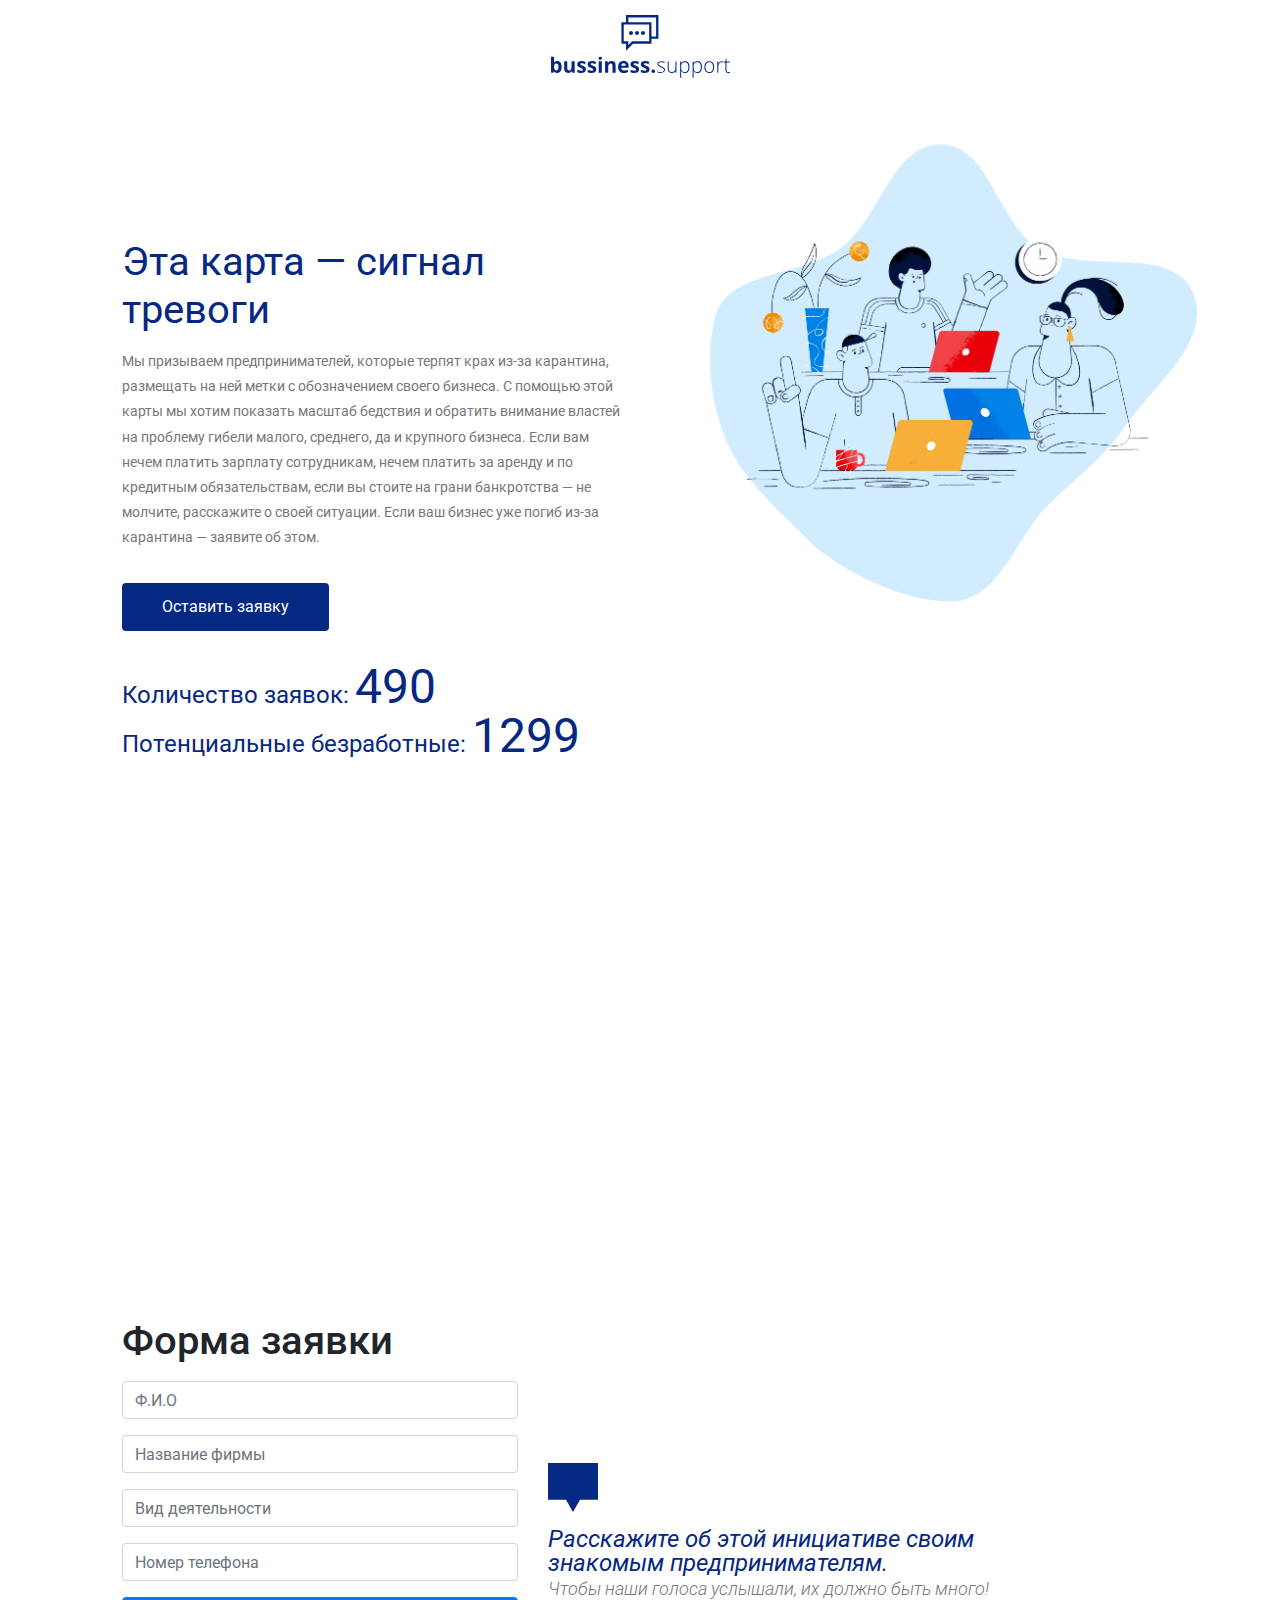
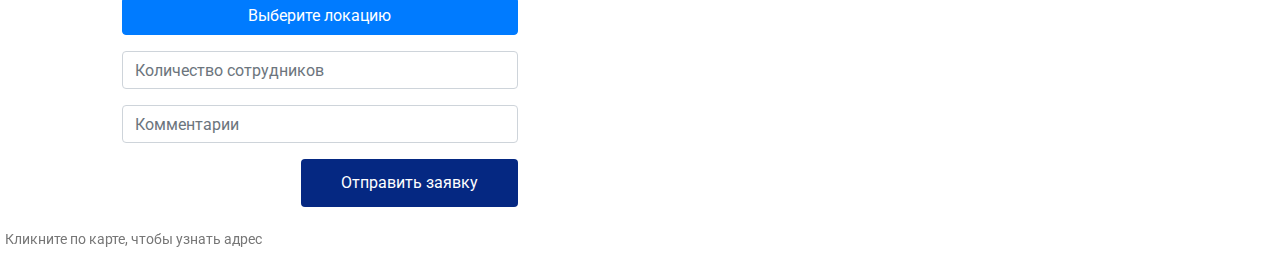
==== index.html @ 2455f207 "bussiness.support initial commit" ====
<!DOCTYPE html>
<html lang="en">
<head>
    <meta charset="UTF-8">
    <meta name="viewport" content="width=device-width, initial-scale=1.0">
    <meta http-equiv="X-UA-Compatible" content="ie=edge">
    <title>Bussiness.Support</title>

    <link rel="stylesheet" href="css/bootstrap.min.css">
    <link rel="stylesheet" href="css/main.css">

</head>

<body>
    <div class="container-fluid">
        <div class="row">
            <div class="logo-block">
                <img src="img/logo.svg" alt="">
            </div>
        </div>
        <div class="row">
            <div class="offset-xl-1 offet-lg-1 offset-md-1 col-xl-5 col-lg-5 col-md-5 col-sm-12 col-xs-12">
                <h1 class="h1">Эта карта — сигнал тревоги</h1>
                <p class="p">Мы призываем предпринимателей, которые терпят крах из-за карантина, размещать на ней метки с обозначением своего бизнеса. С помощью этой карты мы хотим показать масштаб бедствия и обратить внимание властей на проблему гибели малого, среднего, да и крупного бизнеса. Если вам нечем платить зарплату сотрудникам, нечем платить за аренду и по кредитным обязательствам, если вы стоите на грани банкротства — не молчите, расскажите о своей ситуации. Если ваш бизнес уже погиб из-за карантина — заявите об этом.</p>

                <div class="float-left w-100 mb-3">
                    <a href="#" class="btn-link">Оставить заявку</a>
                </div>

                <div class="d-block mt-2 float-left">
                    <p>Количество заявок: <span>490</span></p>
                    <p>Потенциальные безработные: <span>1299</span></p>
                </div>

            </div>
            <div class="col-xl-6 col-lg-6 col-md-6 col-sm-12 col-xs-12">
                <img src="img/workers.webp" alt="">
            </div>
        </div>
    </div>
    <div class="container-fluid" id="slowSlide">
        <div class="row">
            <div class="offset-xl-1 offet-lg-1 offset-md-1 col-xl-10 col-lg-10 col-md-10 col-sm-12 col-xs-12">

                <div class="yMaps">
                    <div id="YMapsID"></div>
                </div>
            </div>
        </div>
        <div class="row">
            <div class="offset-xl-1 offet-lg-1 offset-md-1 col-xl-4 col-lg-4 col-md-4 col-sm-12 col-xs-12">
                <h1 class="mt-5">Форма заявки</h1>
                <form action="get" class="form-group">
                    <input type="text" class="form-control my-3" name="name" placeholder="Ф.И.О">
                    <input type="text" class="form-control my-3" name="company" placeholder="Название фирмы">
                    <input type="text" class="form-control my-3" name="comp_type" placeholder="Вид деятельности">
                    <input type="text" class="form-control my-3 phone" name="phone_number" placeholder="Номер телефона">
                    <input type="button" class="btn btn-primary d-block w-100 my-3" id="getLocation" value="Выберите локацию">
                    <input type="hidden" class="form-control my-3" name="location" placeholder="location" id="locationData">
                    <input type="number" class="form-control mt-3" min="1" name="staff" placeholder="Количество сотрудников">
                    <input type="text" class="form-control mt-3" name="comment" placeholder="Комментарии">
                    <input type="submit" class="btn-link float-right" value="Отправить заявку">
                </form>
            </div>
            <div class="col-xl-5 col-lg-5 col-md-5 col-sm-12 col-xs-12 d-flex justify-content-around flex-column">
                <div class="notify">
                    <img src="img/ls_notify.svg" alt="">
                    <p>Расскажите об этой инициативе своим знакомым предпринимателям. <br>
                        <span>Чтобы наши голоса услышали, их должно быть много!</span></p>
                </div>
            </div>
        </div>
    </div>
    <div class="modalWindow w-75 mx-auto">
        <div class="yMaps">
            <p class="header">Кликните по карте, чтобы узнать адрес <span id="crd"></span></p>
            <div id="map"></div>
        </div>
    </div>
</body>
<script src="https://yandex.st/jquery/2.2.3/jquery.min.js" type="text/javascript"></script>
    
<script src="https://api-maps.yandex.ru/2.1/?lang=ru_RU&amp;coordorder=longlat&amp;apikey=69029627-ce1d-4db3-a9c7-d3fd8032b357
"></script>
<script src="js/jquery.mask.min.js"></script>
<script src="js/data_load_jquery.js"></script>
<script src="js/bootstrap.min.js"></script>

</html>
---- css/main.css ----
@import url('https://fonts.googleapis.com/css2?family=Roboto:ital,wght@0,300;0,400;1,300;1,400&display=swap');

*{
    margin: 0;
    padding: 0;
    font-family: "Roboto";
}
body{
    margin-bottom: 50px;
}

.yMaps{
    display: block;
    width: 100%;
    height: 500px;
    padding: 0;
    margin: 0;
}
#YMapsID{
    width: 100%;
    height: 100%;
}

.logo-block{
    display: block;
    margin: auto;
    margin-top: 15px;
}
.h1{
    font-weight: normal;
    color: #052882;
    margin-top: 10rem;
}
p{
    line-height: 1.8;
    color: #777;
    margin-top: 15px;
    font-size: 14px;
}
.btn-link{
    float: left;
    background-color: #052882;
    color: #fff;
    padding: 12px 40px;
    border-radius: 4px;
    text-decoration: none;
    margin-top: 1rem;
    text-align: center;
    border: none;
}
.btn-link:hover{
    background-color: #031672;
    color: #FFF;
    text-decoration: none;
}
img{
    width: 100%;
}
.mt-2 p{
    color: #052882;
    line-height: 0.7;
    font-size: 1.5em;
}
.mt-2 p span{
    font-size: 2em;
}
.notify{
}
.notify img{
    width: 50px;
}
.notify p{
    color: #052882;
    font-size: 24px;
    line-height: 1;
    font-style: italic;
}
.notify p span{
    font-size: 18px;
    color: #777;
    font-weight: 300;
}
#map {
    width: 100%;
    height: 95%;
}
.header {
    padding: 5px;
}

.modalWindow{
    position: fixed;
    width: 75vw;
    height: 80vh;
    z-index: 999;
}
.modalWindow .yMaps{
    width: 100%;
    height: 100%;
}

@media screen and (max-width: 544px){
    .h1{
        margin-top: 60px;
    }
    .mt-2 p{
        line-height: 2;
        font-size: 1em;
    }
    .notify{
        margin-top: 60px;
    }
}
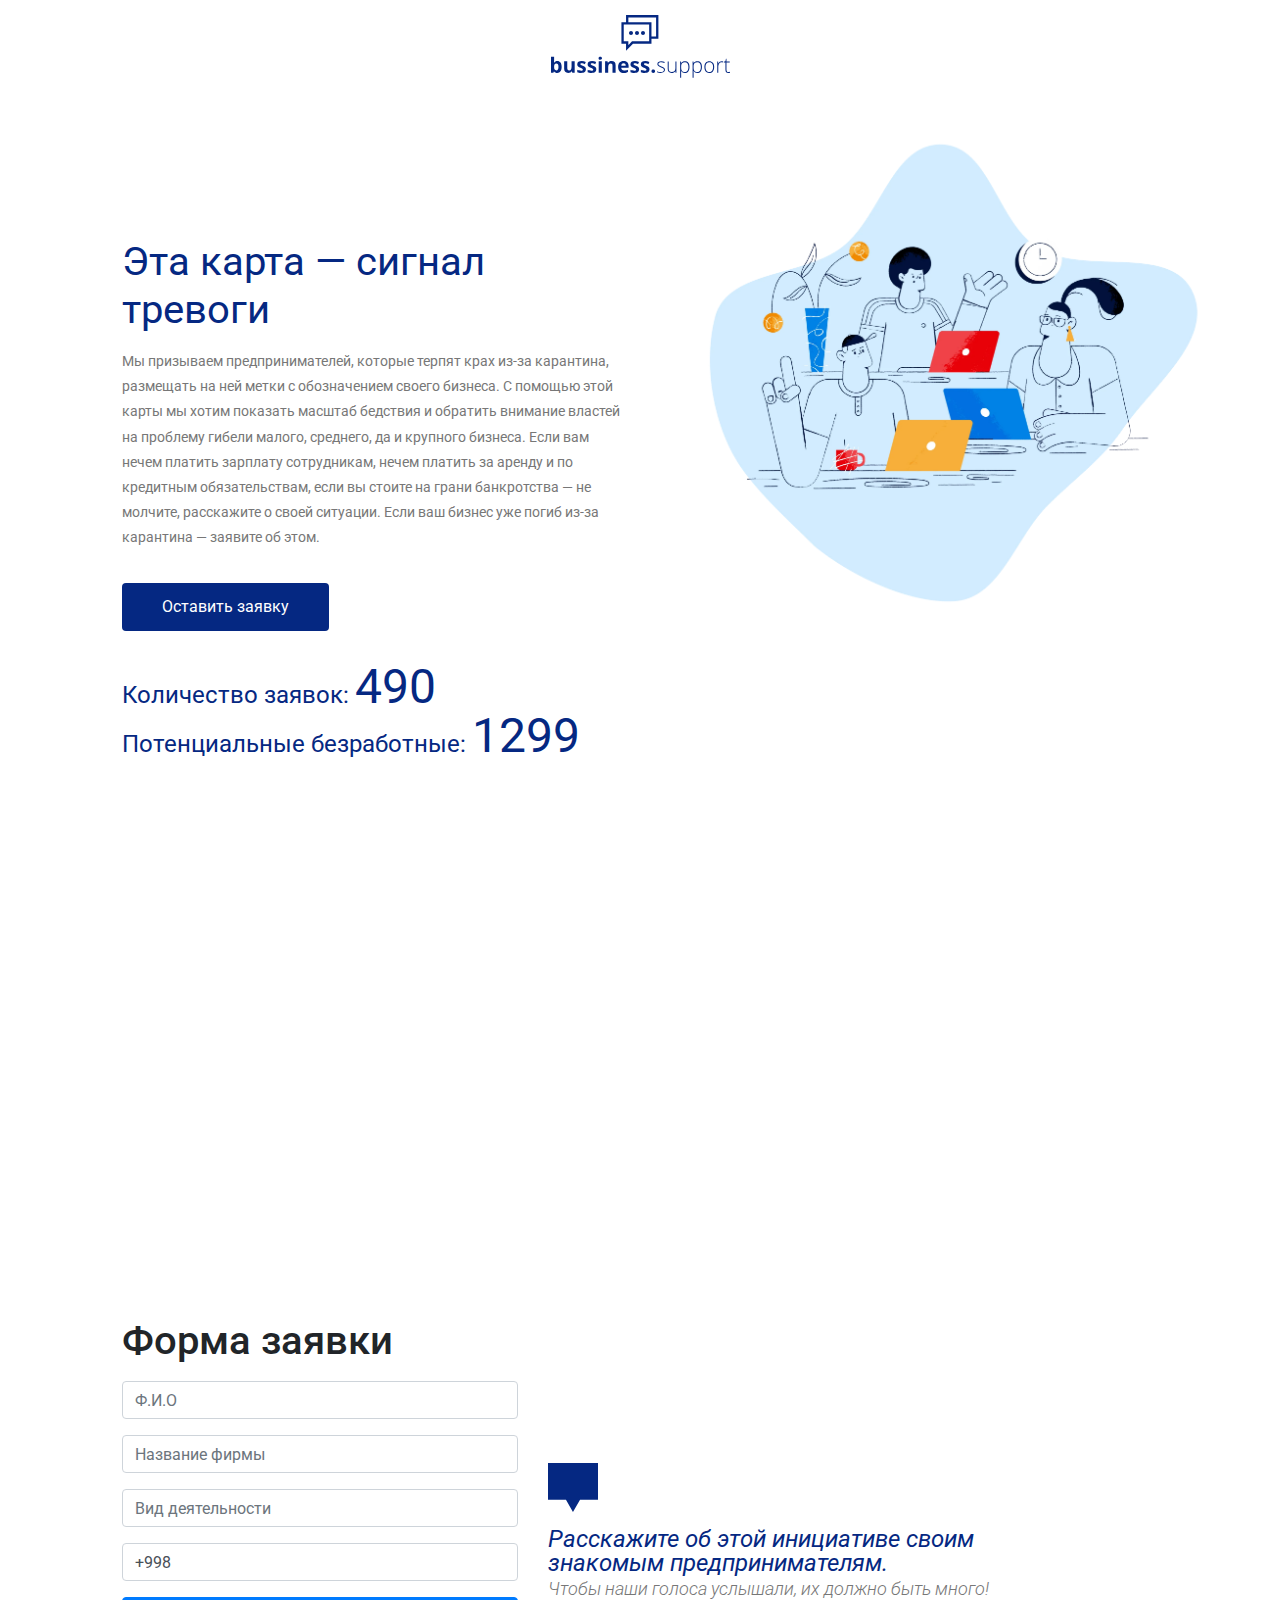
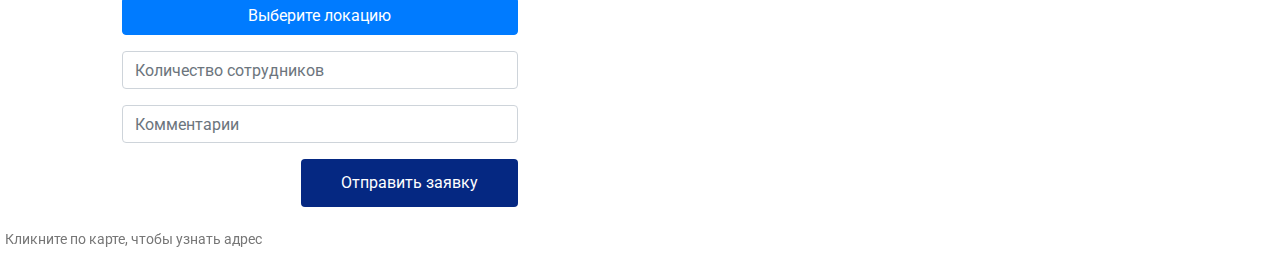
==== commit e59614d9: "meta data" ====
--- a/index.html
+++ b/index.html
@@ -4,7 +4,13 @@
     <meta charset="UTF-8">
     <meta name="viewport" content="width=device-width, initial-scale=1.0">
     <meta http-equiv="X-UA-Compatible" content="ie=edge">
-    <title>Bussiness.Support</title>
+    <title>Bussiness.Support | Поддержка предпринимателей</title>
+
+
+    <meta name="description" content="Сохраните свой бизнес во время пандемии!">
+    <link rel="icon" type="image/png" href="img/favicon.png" />
+
+    <meta name="theme-color" content="#052882">
 
     <link rel="stylesheet" href="css/bootstrap.min.css">
     <link rel="stylesheet" href="css/main.css">
@@ -54,7 +60,7 @@
                     <input type="text" class="form-control my-3" name="name" placeholder="Ф.И.О">
                     <input type="text" class="form-control my-3" name="company" placeholder="Название фирмы">
                     <input type="text" class="form-control my-3" name="comp_type" placeholder="Вид деятельности">
-                    <input type="text" class="form-control my-3 phone" name="phone_number" placeholder="Номер телефона">
+                    <input type="text" class="form-control my-3 phone" name="phone_number" placeholder="Номер телефона" value="+998">
                     <input type="button" class="btn btn-primary d-block w-100 my-3" id="getLocation" value="Выберите локацию">
                     <input type="hidden" class="form-control my-3" name="location" placeholder="location" id="locationData">
                     <input type="number" class="form-control mt-3" min="1" name="staff" placeholder="Количество сотрудников">
